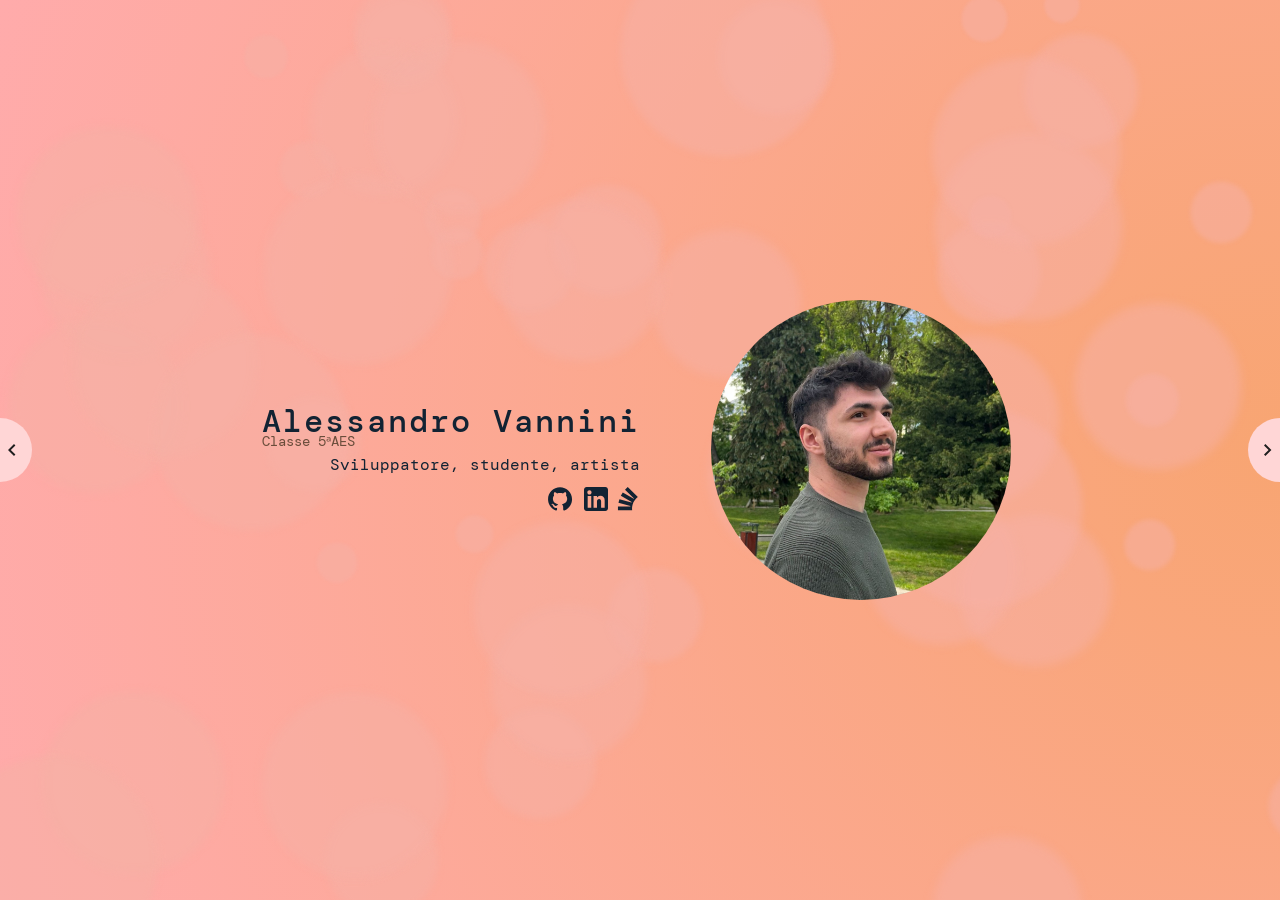
==== index.html @ bd86166f "Add files via upload" ====
<!DOCTYPE html>
<html lang="it">
<head>
    <meta charset="UTF-8">
    <meta name="viewport" content="width=device-width, initial-scale=1" />

    <!-- Fonts -->
    <link rel="preconnect" href="https://fonts.googleapis.com">
    <link rel="preconnect" href="https://fonts.gstatic.com" crossorigin>
    <link href="https://fonts.googleapis.com/css2?family=DM+Mono:ital,wght@0,300;0,400;0,500;1,300;1,400;1,500&display=swap" rel="stylesheet">

    <title>Alessandro Vannini</title>

    <link rel="stylesheet" href="slides/slide-1.css">
    <link rel="stylesheet" href="slides/slide-2.css">
    <link rel="stylesheet" href="slides/slide-3.css">
    <link rel="stylesheet" href="index.css">
</head>
<body>

<canvas></canvas>
<div id="slide"></div>

<button id="prev" class="action">
    <svg xmlns="http://www.w3.org/2000/svg" height="24px" viewBox="0 -960 960 960" width="24px" fill="#1f1f1f"><path d="M560-240 320-480l240-240 56 56-184 184 184 184-56 56Z"/></svg>
</button>
<button id="next" class="action">
    <svg xmlns="http://www.w3.org/2000/svg" height="24px" viewBox="0 -960 960 960" width="24px" fill="#1f1f1f"><path d="M504-480 320-664l56-56 240 240-240 240-56-56 184-184Z"/></svg>
</button>

<script src="dust.js"></script>
<script src="index.js"></script>
</body>
</html>
---- slides/slide-1.css ----
div#slide[data-index="1"] {
    display: grid;
    grid-template-columns: 1.25fr 1fr;
    grid-template-rows: repeat(2, 1fr);

    img {
        grid-column: 2;
        grid-row: 1 / -1;
        width: 300px;
        aspect-ratio: 1 / 1;
        border-radius: 50%;
        align-self: center;
        justify-self: flex-start;
        object-position: center;
        object-fit: cover;
    }

    ul {
        display: flex;
        align-items: center;
        justify-content: flex-end;
        gap: 0.5rem;
        margin-top: 0.5rem;
    }
    li {
        list-style: none;
    }

    a > svg {
        height: 1.5rem;
        width: 1.5rem;
    }

    a#github > svg {
        height: 2rem;
        width: 2rem;
    }

    div.infobox {
        margin-right: 10%;
        justify-self: flex-end;

        &.r1 { align-self: flex-end;  }
        &.r2 {
            align-self: flex-start;
            margin-top: 0.25rem;
        }
    }

    p.subtitle {
        color: var(--text-color-secondary);
        font-size: 0.85rem;
    }

    @media screen and (max-width: 900px) {
        grid-template-columns: 1fr;
        grid-template-rows: 1.5fr auto 1fr;

        img {
            grid-column: 1;
            grid-row: 1;
            align-self: flex-end;
            margin-bottom: 2rem;
        }

        div.infobox {
            margin: 0;
        }

        div.infobox, img {
            justify-self: center;
        }

        ul {
            justify-content: center;
        }
    }

    @media screen and (max-width: 400px) {
        h1, p {
            text-align: center;
        }
    }
}
---- slides/slide-2.css ----
div#slide[data-index="2"] {
    display: grid;
    grid-template-columns: 1.5fr 1fr;
    grid-template-rows: repeat(2, 1fr);

    & > :first-child {
        align-self: flex-end;
    }
    & > div.infobox {
        margin-left: 20%;
    }

    & > div#placeholder-column {
        grid-column: 2;
        grid-row: 1 / -1;
    }

    @media screen and (max-width: 900px) {
        grid-template-rows: repeat(3, 1fr);

        & > div#placeholder-column {
            grid-column: 1;
            grid-row: 3;
        }

        & > div.infobox {
            grid-column: 1 / -1;
            grid-row: 2;
            justify-self: center;
            align-self: center;
            margin: 0 5rem;
        }
    }

    @media screen and (max-width: 600px) {
        & > div.infobox {
            margin: 0 2rem;
        }
    }
}
---- slides/slide-3.css ----
div#slide[data-index="3"] {
    display: grid;
    grid-template-columns: 1.5fr 1fr;
    grid-template-rows: repeat(2, 1fr);

    h1 {
        margin-bottom: 2em;
    }

    & > :first-child {
        align-self: flex-end;
        margin-bottom: 1em;
    }

    & > div.infobox {
        margin-left: 20%;
        grid-column: 1;
    }

    & > div#placeholder-column {
        grid-column: 2;
        grid-row: 1 / -1;
    }

    @media screen and (max-width: 1000px) {
        grid-template-columns: 1fr;

        & > div.infobox {
            margin: 0 20%;
        }

        h1 {
            margin-bottom: 1em;
        }
    }

    @media screen and (max-width: 650px) {
        display: flex;
        flex-direction: column;
        justify-content: center;

        & > div.infobox {
            margin: 0 10%;
        }
    }
}
---- index.css ----
:root {
    --background: radial-gradient(circle at right, #f8a572, #ffabab);
    /*--background: radial-gradient(circle at right, #e19668, #f6a7a7);*/
    --text-color: #122333;
    --text-color-secondary: #6a4d3b;
    --button-color: #ffd6d6;
    --dust-color: rgb(246 177 165 / 0.52);
    --keyword-gradient: linear-gradient(to right, lch(34% 60 19), lch(34% 80 309));
}

* {
    box-sizing: border-box;
    margin: 0;
    padding: 0;
}

canvas {
    position: absolute;
    inset: 0;
    z-index: -1;
}

html {
    font-family: "DM Mono", monospace;
    color: var(--text-color);
    overflow: hidden;
}

h1 {
    font-weight: 500;
    letter-spacing: 2px;
    line-height: 1.5rem;
}

p {
    font-weight: 400;
}

div#slide {
    position: relative;
    width: 100vw;
    height: 100vh;
}

div#slide:before {
    content: "";
    position: absolute;
    inset: 0;
    background: var(--background);
    z-index: -2;
}

span.keyword {
    background: var(--keyword-gradient);
    font-weight: 500;
    -webkit-background-clip: text;
    -webkit-text-fill-color: transparent;
}

button.action {
    position: absolute;
    z-index: 1;
    top: 50%;
    background: var(--button-color);
    border: none;
    display: inline-flex;

    align-items: center;
    width: 4rem;
    height: 4rem;
    padding: 0.5rem;
    border-radius: 50%;

    &#prev {
        left: 0;
        transform: translate(-50%, -50%);
        justify-content: flex-end;
    }
    &#next {
        right: 0;
        transform: translate(50%, -50%);
        justify-content: flex-start;
    }
}
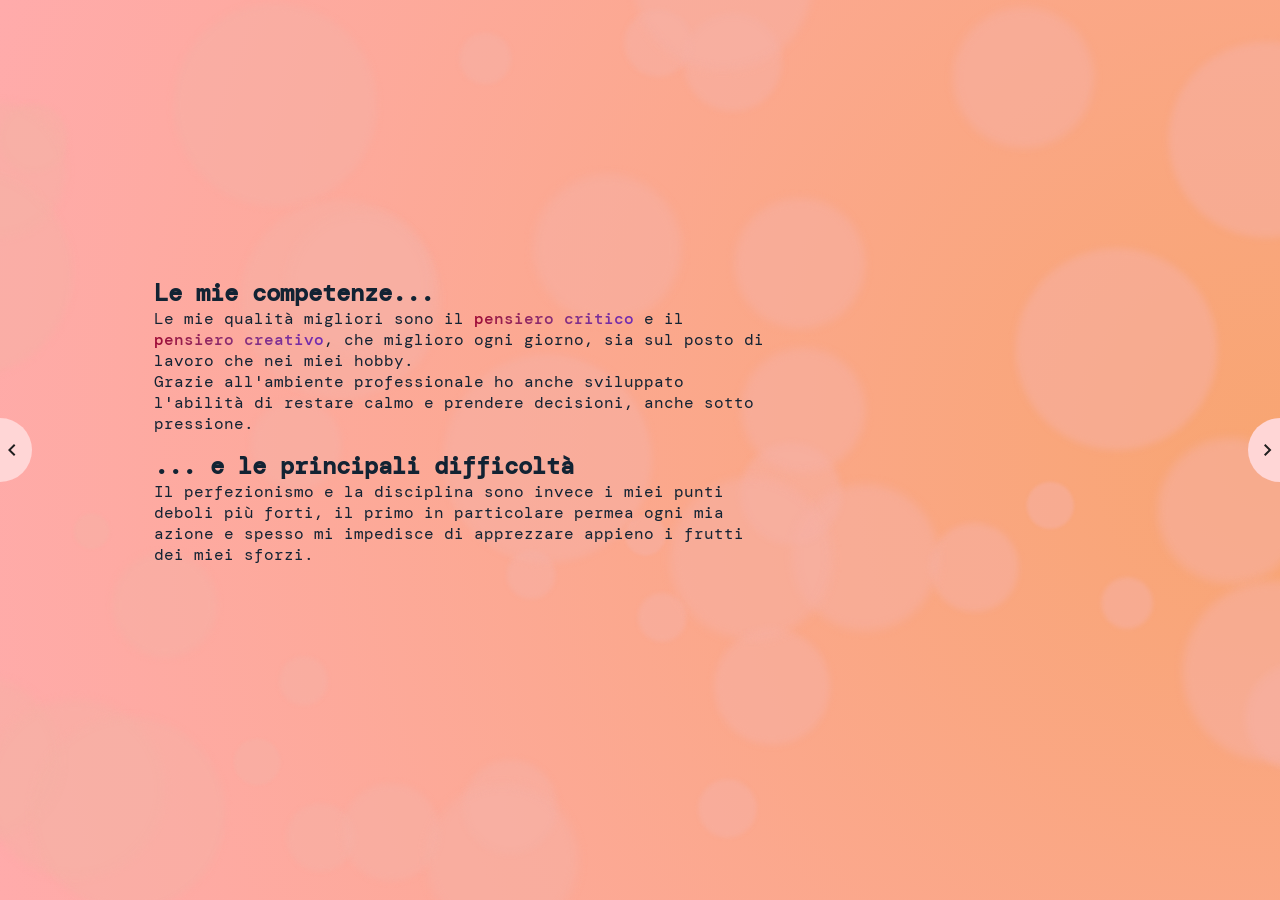
==== commit e9a1c37a: "slide 4" ====
--- a/index.html
+++ b/index.html
@@ -14,6 +14,7 @@
     <link rel="stylesheet" href="slides/slide-1.css">
     <link rel="stylesheet" href="slides/slide-2.css">
     <link rel="stylesheet" href="slides/slide-3.css">
+    <link rel="stylesheet" href="slides/slide-4.css">
     <link rel="stylesheet" href="index.css">
 </head>
 <body>
--- a/slides/slide-4.css
+++ b/slides/slide-4.css
@@ -0,0 +1,46 @@
+div#slide[data-index="4"] {
+    display: grid;
+    grid-template-columns: 1.5fr 1fr;
+    grid-template-rows: repeat(2, 1fr);
+
+    h1 {
+        margin-bottom: 2em;
+    }
+
+    & > :first-child {
+        align-self: flex-end;
+        margin-bottom: 1em;
+    }
+
+    & > div.infobox {
+        margin-left: 20%;
+        grid-column: 1;
+    }
+
+    & > div#placeholder-column {
+        grid-column: 2;
+        grid-row: 1 / -1;
+    }
+
+    @media screen and (max-width: 1000px) {
+        grid-template-columns: 1fr;
+
+        & > div.infobox {
+            margin: 0 20%;
+        }
+
+        h1 {
+            margin-bottom: 1em;
+        }
+    }
+
+    @media screen and (max-width: 650px) {
+        display: flex;
+        flex-direction: column;
+        justify-content: center;
+
+        & > div.infobox {
+            margin: 0 10%;
+        }
+    }
+}
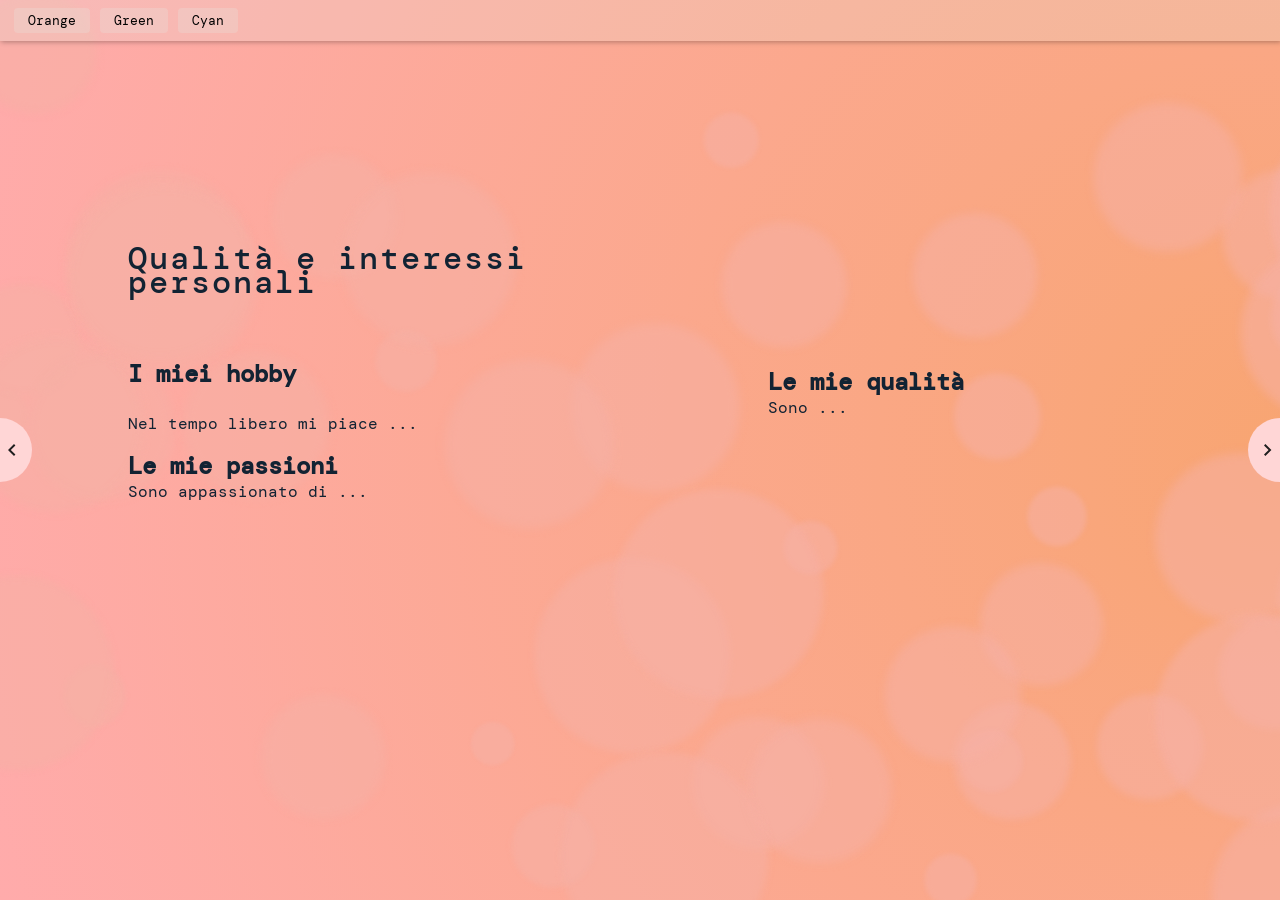
==== commit 9ea7094c: "fix layout aggiunti colori diversi per testare diverse opzioni" ====
--- a/index.html
+++ b/index.html
@@ -15,6 +15,7 @@
     <link rel="stylesheet" href="slides/slide-2.css">
     <link rel="stylesheet" href="slides/slide-3.css">
     <link rel="stylesheet" href="slides/slide-4.css">
+    <link rel="stylesheet" href="slides/slide-5.css">
     <link rel="stylesheet" href="index.css">
 </head>
 <body>
@@ -29,6 +30,18 @@
     <svg xmlns="http://www.w3.org/2000/svg" height="24px" viewBox="0 -960 960 960" width="24px" fill="#1f1f1f"><path d="M504-480 320-664l56-56 240 240-240 240-56-56 184-184Z"/></svg>
 </button>
 
+<div class="debug action">
+    <button id="orange">
+        Orange
+    </button>
+    <button id="green">
+        Green
+    </button>
+    <button id="cyan">
+        Cyan
+    </button>
+</div>
+
 <script src="dust.js"></script>
 <script src="index.js"></script>
 </body>
--- a/slides/slide-2.css
+++ b/slides/slide-2.css
@@ -16,16 +16,15 @@
     }
 
     @media screen and (max-width: 900px) {
-        grid-template-rows: repeat(3, 1fr);
+        grid-template-rows: repeat(1, 1fr);
 
         & > div#placeholder-column {
-            grid-column: 1;
-            grid-row: 3;
+            display: none;
         }
 
         & > div.infobox {
             grid-column: 1 / -1;
-            grid-row: 2;
+            grid-row: 1;
             justify-self: center;
             align-self: center;
             margin: 0 5rem;
--- a/slides/slide-5.css
+++ b/slides/slide-5.css
@@ -0,0 +1,45 @@
+div#slide[data-index="5"] {
+    display: grid;
+    grid-template-columns: 1fr 1fr;
+    grid-template-rows: repeat(2, 1fr);
+
+    h1 {
+        margin-bottom: 2em;
+    }
+
+    & > :first-child, :nth-child(2) {
+        align-self: flex-end;
+        margin-bottom: 1em;
+    }
+
+    & > div.infobox {
+        margin-left: 20%;
+    }
+
+    & > div#placeholder-column {
+        grid-column: 2;
+        grid-row: 1 / -1;
+    }
+
+    @media screen and (max-width: 1000px) {
+        grid-template-columns: 1fr;
+
+        & > div.infobox {
+            margin: 0 20%;
+        }
+
+        h1 {
+            margin-bottom: 1em;
+        }
+    }
+
+    @media screen and (max-width: 650px) {
+        display: flex;
+        flex-direction: column;
+        justify-content: center;
+
+        & > div.infobox {
+            margin: 0 10%;
+        }
+    }
+}
--- a/index.css
+++ b/index.css
@@ -1,6 +1,5 @@
-:root {
-    --background: radial-gradient(circle at right, #f8a572, #ffabab);
-    /*--background: radial-gradient(circle at right, #e19668, #f6a7a7);*/
+html {
+    --background: radial-gradient(circle at right, lch(75.38 48.28 54.85), lch(78.41 34.41 22.79));
     --text-color: #122333;
     --text-color-secondary: #6a4d3b;
     --button-color: #ffd6d6;
@@ -8,10 +7,29 @@
     --keyword-gradient: linear-gradient(to right, lch(34% 60 19), lch(34% 80 309));
 }
 
+html.green {
+    --background: radial-gradient(circle at right, lch(76.39% 80.18 132.97), lch(92.09% 50.23 136.6));
+    --text-color: #122333;
+    --text-color-secondary: #6a4d3b;
+    --button-color: #d6ffe0;
+    --dust-color: rgb(143 241 128 / 0.36);
+    --keyword-gradient: linear-gradient(to right, lch(36.88% 54.87 133.56), lch(31.16% 44.57 124.57));
+}
+
+html.cyan {
+    --background: radial-gradient(circle at right, lch(74.33% 38.06 249.76), lch(94.22% 29.72 177.95));
+    --text-color: #122333;
+    --text-color-secondary: #7c5c27;
+    --button-color: #d6fff9;
+    --dust-color: rgb(150 251 233 / 0.33);
+    --keyword-gradient: linear-gradient(to right, lch(28.21% 117 302.22), lch(37.76% 113.51 308.3));
+}
+
 * {
     box-sizing: border-box;
     margin: 0;
     padding: 0;
+    font-family: "DM Mono", monospace;
 }
 
 canvas {
@@ -21,7 +39,6 @@
 }
 
 html {
-    font-family: "DM Mono", monospace;
     color: var(--text-color);
     overflow: hidden;
 }
@@ -36,18 +53,14 @@
     font-weight: 400;
 }
 
+body {
+    background: var(--background);
+}
+
 div#slide {
     position: relative;
     width: 100vw;
     height: 100vh;
-}
-
-div#slide:before {
-    content: "";
-    position: absolute;
-    inset: 0;
-    background: var(--background);
-    z-index: -2;
 }
 
 span.keyword {
@@ -81,4 +94,48 @@
         transform: translate(50%, -50%);
         justify-content: flex-start;
     }
+}
+
+@media screen and (max-width: 800px) {
+    body {
+        display: grid;
+        grid-template-rows: 1fr auto;
+        grid-template-columns: 1fr 1fr;
+        height: 100vh;
+    }
+
+    div#slide {
+        grid-column: 1 / -1;
+        height: 100%;
+    }
+
+    button.action {
+        position: initial;
+        align-self: center;
+        justify-self: center;
+        transform: none !important;
+        justify-content: center !important;
+        margin: 0.5rem 10%;
+
+        &#prev { justify-self: flex-start; }
+        &#next { justify-self: flex-end; }
+    }
+}
+
+div.debug.action {
+    position: absolute;
+    inset: 0 0 auto 0;
+    align-items: center;
+    justify-content: center;
+    padding: 0.5rem 0.875rem;
+    box-shadow: 1px 1px 5px rgba(0, 0, 0, 0.3);
+    background: rgb(218 248 242 / 0.18);
+    gap: 2rem;
+
+    & > button {
+        background: rgb(218 248 242 / 0.18);
+        padding: 0.25rem 0.875rem;
+        border: 1px solid color-mix(var(--text-color) 40%, transparent 60%);
+        border-radius: 4px;
+    }
 }
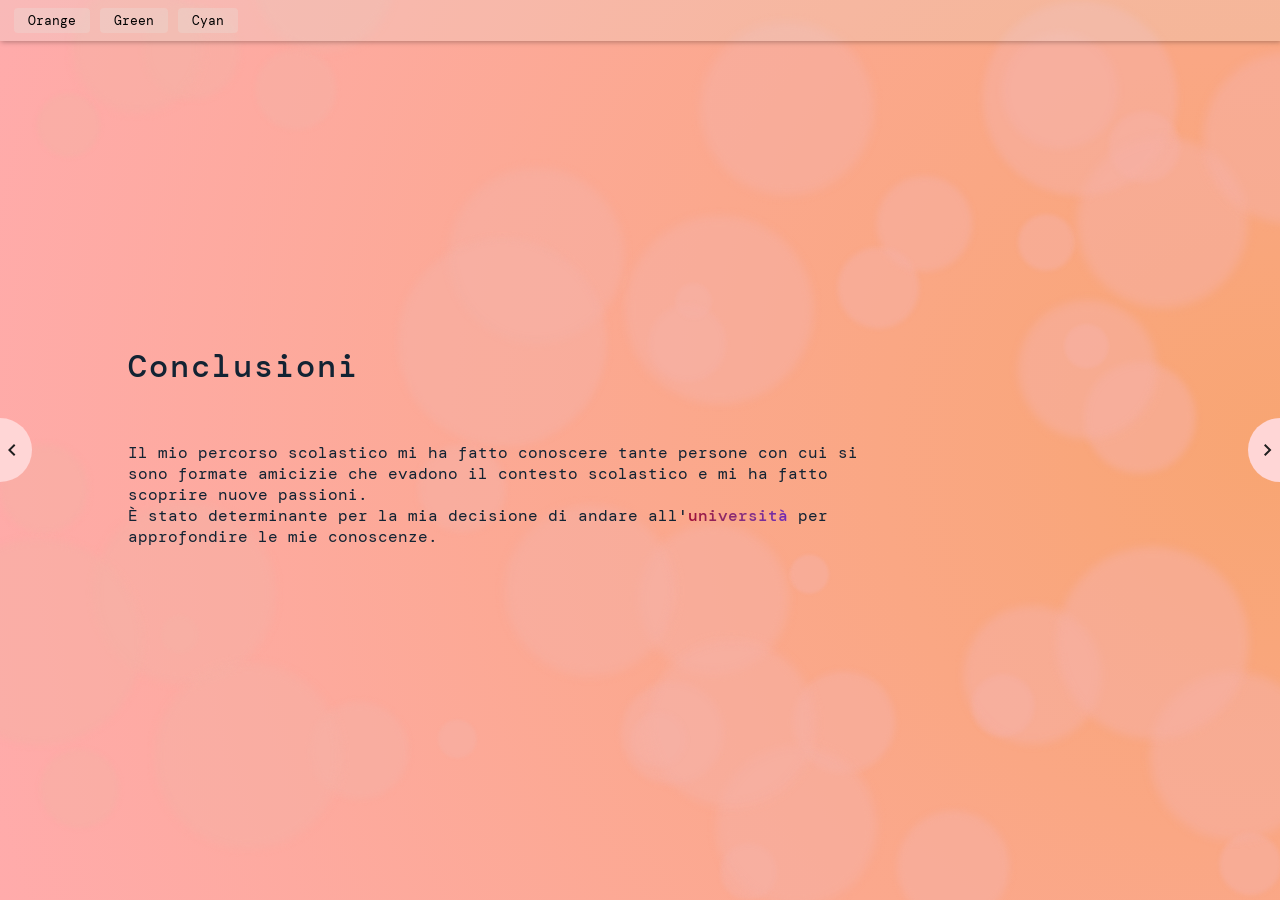
==== commit 28f0941a: "conclusioni" ====
--- a/index.html
+++ b/index.html
@@ -16,6 +16,7 @@
     <link rel="stylesheet" href="slides/slide-3.css">
     <link rel="stylesheet" href="slides/slide-4.css">
     <link rel="stylesheet" href="slides/slide-5.css">
+    <link rel="stylesheet" href="slides/slide-6.css">
     <link rel="stylesheet" href="index.css">
 </head>
 <body>
--- a/slides/slide-1.css
+++ b/slides/slide-1.css
@@ -47,11 +47,6 @@
         }
     }
 
-    p.subtitle {
-        color: var(--text-color-secondary);
-        font-size: 0.85rem;
-    }
-
     @media screen and (max-width: 900px) {
         grid-template-columns: 1fr;
         grid-template-rows: 1.5fr auto 1fr;
--- a/slides/slide-5.css
+++ b/slides/slide-5.css
@@ -1,7 +1,7 @@
 div#slide[data-index="5"] {
     display: grid;
     grid-template-columns: 1fr 1fr;
-    grid-template-rows: repeat(2, 1fr);
+    grid-template-rows: 1fr auto 1fr;
 
     h1 {
         margin-bottom: 2em;
@@ -9,31 +9,33 @@
 
     & > :first-child, :nth-child(2) {
         align-self: flex-end;
+    }
+
+    & > :first-child {
         margin-bottom: 1em;
+    }
+
+    & > :last-child {
+        grid-column: 1;
+        grid-row: 3;
     }
 
     & > div.infobox {
         margin-left: 20%;
     }
 
-    & > div#placeholder-column {
+    & > :nth-child(2) {
+        margin-left: 10% !important;
+        margin-right: 20%;
         grid-column: 2;
-        grid-row: 1 / -1;
+        grid-row: 2;
+    }
+
+    p.subtitle {
+        text-align: end;
     }
 
     @media screen and (max-width: 1000px) {
-        grid-template-columns: 1fr;
-
-        & > div.infobox {
-            margin: 0 20%;
-        }
-
-        h1 {
-            margin-bottom: 1em;
-        }
-    }
-
-    @media screen and (max-width: 650px) {
         display: flex;
         flex-direction: column;
         justify-content: center;
@@ -41,5 +43,9 @@
         & > div.infobox {
             margin: 0 10%;
         }
+
+        h1 {
+            margin-bottom: 1em;
+        }
     }
 }
--- a/slides/slide-6.css
+++ b/slides/slide-6.css
@@ -0,0 +1,21 @@
+div#slide[data-index="6"] {
+    display: flex;
+    flex-direction: column;
+    justify-content: center;
+
+    h1 {
+        margin-bottom: 2em;
+    }
+
+    div.infobox {
+        margin-left: 10%;
+        max-width: 60%;
+    }
+
+    @media screen and (max-width: 1000px) {
+        div.infobox {
+            max-width: unset;
+            margin: 0 10%;
+        }
+    }
+}
--- a/index.css
+++ b/index.css
@@ -40,7 +40,8 @@
 
 html {
     color: var(--text-color);
-    overflow: hidden;
+    overflow-x: hidden;
+    overflow-y: scroll;
 }
 
 h1 {
@@ -138,4 +139,9 @@
         border: 1px solid color-mix(var(--text-color) 40%, transparent 60%);
         border-radius: 4px;
     }
+}
+
+p.subtitle {
+    color: var(--text-color-secondary);
+    font-size: 0.85rem;
 }
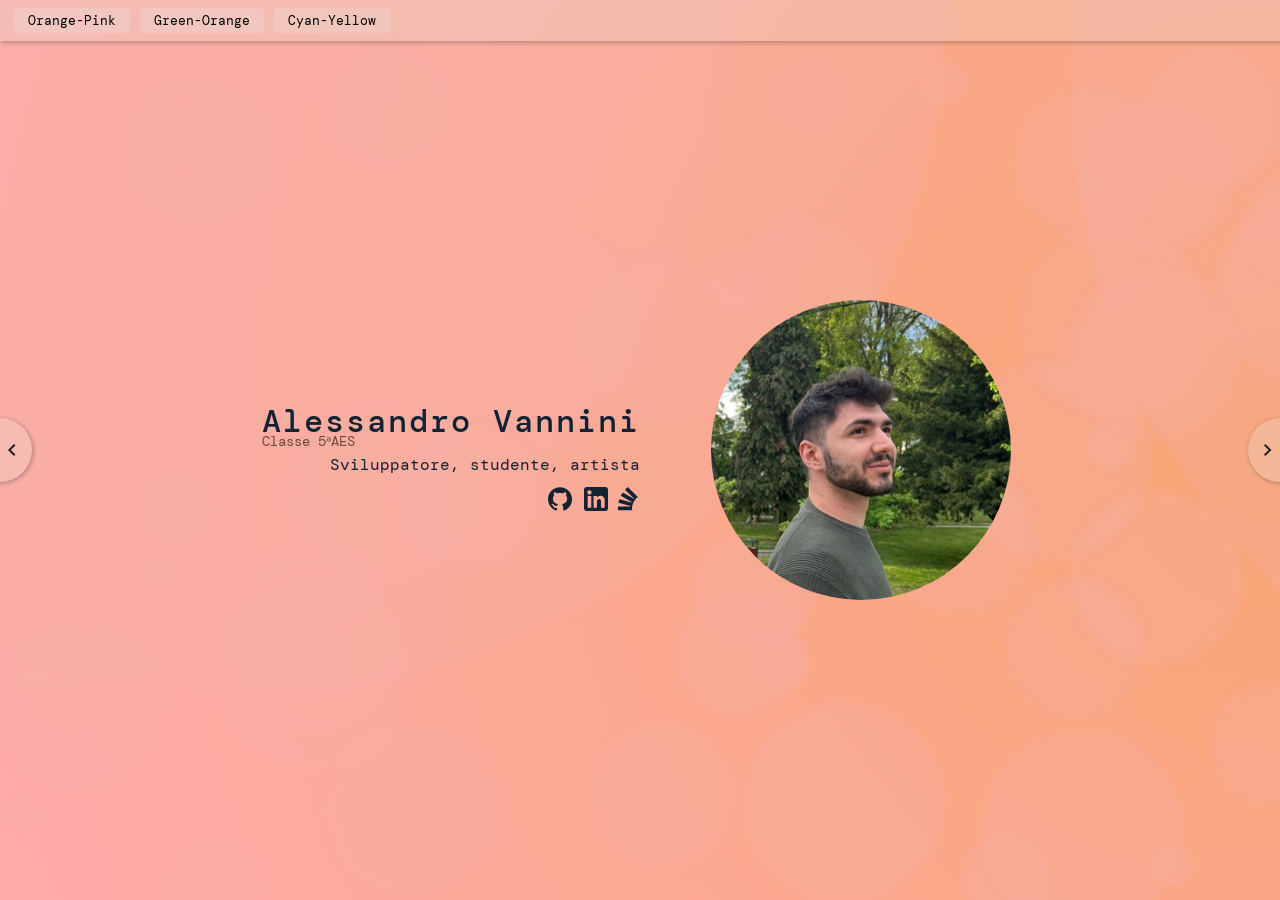
==== commit b2b1bea0: "colori" ====
--- a/index.html
+++ b/index.html
@@ -33,13 +33,13 @@
 
 <div class="debug action">
     <button id="orange">
-        Orange
+        Orange-Pink
     </button>
     <button id="green">
-        Green
+        Green-Orange
     </button>
     <button id="cyan">
-        Cyan
+        Cyan-Yellow
     </button>
 </div>
 
--- a/slides/slide-1.css
+++ b/slides/slide-1.css
@@ -49,7 +49,7 @@
 
     @media screen and (max-width: 900px) {
         grid-template-columns: 1fr;
-        grid-template-rows: 1.5fr auto 1fr;
+        grid-template-rows: 2fr auto 1fr;
 
         img {
             grid-column: 1;
--- a/slides/slide-2.css
+++ b/slides/slide-2.css
@@ -10,13 +10,20 @@
         margin-left: 20%;
     }
 
+    h1 {
+        margin-bottom: 2em;
+    }
+
     & > div#placeholder-column {
         grid-column: 2;
         grid-row: 1 / -1;
     }
 
     @media screen and (max-width: 900px) {
-        grid-template-rows: repeat(1, 1fr);
+        display: flex;
+        flex-direction: column;
+        padding-top: 4rem;
+        gap: 1rem;
 
         & > div#placeholder-column {
             display: none;
@@ -29,6 +36,10 @@
             align-self: center;
             margin: 0 5rem;
         }
+
+        h1 {
+            margin-bottom: 1em;
+        }
     }
 
     @media screen and (max-width: 600px) {
--- a/slides/slide-3.css
+++ b/slides/slide-3.css
@@ -23,7 +23,11 @@
     }
 
     @media screen and (max-width: 1000px) {
-        grid-template-columns: 1fr;
+        display: flex;
+        flex-direction: column;
+        padding-top: 4rem;
+        padding-bottom: 2rem;
+        gap: 1rem;
 
         & > div.infobox {
             margin: 0 20%;
@@ -35,10 +39,6 @@
     }
 
     @media screen and (max-width: 650px) {
-        display: flex;
-        flex-direction: column;
-        justify-content: center;
-
         & > div.infobox {
             margin: 0 10%;
         }
--- a/slides/slide-4.css
+++ b/slides/slide-4.css
@@ -23,7 +23,10 @@
     }
 
     @media screen and (max-width: 1000px) {
-        grid-template-columns: 1fr;
+        display: flex;
+        flex-direction: column;
+        padding-top: 4rem;
+        gap: 1rem;
 
         & > div.infobox {
             margin: 0 20%;
@@ -35,9 +38,6 @@
     }
 
     @media screen and (max-width: 650px) {
-        display: flex;
-        flex-direction: column;
-        justify-content: center;
 
         & > div.infobox {
             margin: 0 10%;
--- a/slides/slide-5.css
+++ b/slides/slide-5.css
@@ -2,6 +2,7 @@
     display: grid;
     grid-template-columns: 1fr 1fr;
     grid-template-rows: 1fr auto 1fr;
+
 
     h1 {
         margin-bottom: 2em;
@@ -38,7 +39,10 @@
     @media screen and (max-width: 1000px) {
         display: flex;
         flex-direction: column;
-        justify-content: center;
+        justify-content: flex-start;
+        padding-top: 4rem;
+        padding-bottom: 2rem;
+        gap: 1rem;
 
         & > div.infobox {
             margin: 0 10%;
--- a/index.css
+++ b/index.css
@@ -2,27 +2,38 @@
     --background: radial-gradient(circle at right, lch(75.38 48.28 54.85), lch(78.41 34.41 22.79));
     --text-color: #122333;
     --text-color-secondary: #6a4d3b;
-    --button-color: #ffd6d6;
-    --dust-color: rgb(246 177 165 / 0.52);
-    --keyword-gradient: linear-gradient(to right, lch(34% 60 19), lch(34% 80 309));
+    --dust-color: rgb(246 177 165 / 0.3);
+    --keyword-gradient: linear-gradient(to right, lch(24% 60 19), lch(24% 80 309));
 }
 
 html.green {
-    --background: radial-gradient(circle at right, lch(76.39% 80.18 132.97), lch(92.09% 50.23 136.6));
+    --background: radial-gradient(circle at right, lch(76.39% 80.18 132.97), lch(85.94% 44.65 79.26));
     --text-color: #122333;
     --text-color-secondary: #6a4d3b;
-    --button-color: #d6ffe0;
-    --dust-color: rgb(143 241 128 / 0.36);
-    --keyword-gradient: linear-gradient(to right, lch(36.88% 54.87 133.56), lch(31.16% 44.57 124.57));
+    --dust-color: rgb(226 255 140 / 0.2);
+    --keyword-gradient: linear-gradient(to right, lch(39.69% 101.07 314.99), lch(25.96% 112.6 302.77));
 }
 
 html.cyan {
-    --background: radial-gradient(circle at right, lch(74.33% 38.06 249.76), lch(94.22% 29.72 177.95));
+    --background: radial-gradient(circle at right, lch(74.33% 38.06 249.76), lch(95.63% 43.08 124));
     --text-color: #122333;
     --text-color-secondary: #7c5c27;
-    --button-color: #d6fff9;
-    --dust-color: rgb(150 251 233 / 0.33);
+    --dust-color: rgb(176 255 198 / 0.2);
     --keyword-gradient: linear-gradient(to right, lch(28.21% 117 302.22), lch(37.76% 113.51 308.3));
+}
+
+@media screen and (max-width: 1000px) {
+    html {
+        --background: radial-gradient(circle at bottom right, lch(75.38 48.28 54.85), lch(78.41 34.41 22.79));
+    }
+
+    html.green {
+        --background: radial-gradient(circle at bottom right, lch(76.39% 80.18 132.97), lch(85.94% 44.65 79.26));
+    }
+
+    html.cyan {
+        --background: radial-gradient(circle at bottom right, lch(74.33% 38.06 249.76), lch(95.63% 43.08 124));
+    }
 }
 
 * {
@@ -75,7 +86,8 @@
     position: absolute;
     z-index: 1;
     top: 50%;
-    background: var(--button-color);
+    box-shadow: 1px 1px 5px rgba(0, 0, 0, 0.3);
+    background: rgb(218 248 242 / 0.18);
     border: none;
     display: inline-flex;
 
@@ -94,32 +106,6 @@
         right: 0;
         transform: translate(50%, -50%);
         justify-content: flex-start;
-    }
-}
-
-@media screen and (max-width: 800px) {
-    body {
-        display: grid;
-        grid-template-rows: 1fr auto;
-        grid-template-columns: 1fr 1fr;
-        height: 100vh;
-    }
-
-    div#slide {
-        grid-column: 1 / -1;
-        height: 100%;
-    }
-
-    button.action {
-        position: initial;
-        align-self: center;
-        justify-self: center;
-        transform: none !important;
-        justify-content: center !important;
-        margin: 0.5rem 10%;
-
-        &#prev { justify-self: flex-start; }
-        &#next { justify-self: flex-end; }
     }
 }
 
@@ -144,4 +130,42 @@
 p.subtitle {
     color: var(--text-color-secondary);
     font-size: 0.85rem;
+}
+
+@media screen and (max-width: 800px) {
+    body {
+        display: grid;
+        grid-template-rows: 1fr auto auto;
+        grid-template-columns: 1fr 1fr;
+        height: 100vh;
+    }
+
+    h1 {
+        line-height: 2rem;
+    }
+
+    div#slide {
+        grid-column: 1 / -1;
+        height: 100%;
+        overflow-x: hidden;
+        overflow-y: scroll;
+    }
+
+    button.action {
+        position: initial;
+        align-self: center;
+        justify-self: center;
+        transform: none !important;
+        justify-content: center !important;
+        margin: 0.5rem 10%;
+
+        &#prev { justify-self: flex-start; }
+        &#next { justify-self: flex-end; }
+    }
+
+    div.debug.action {
+        position: relative;
+        grid-row: 3;
+        grid-column: 1 / -1;
+    }
 }
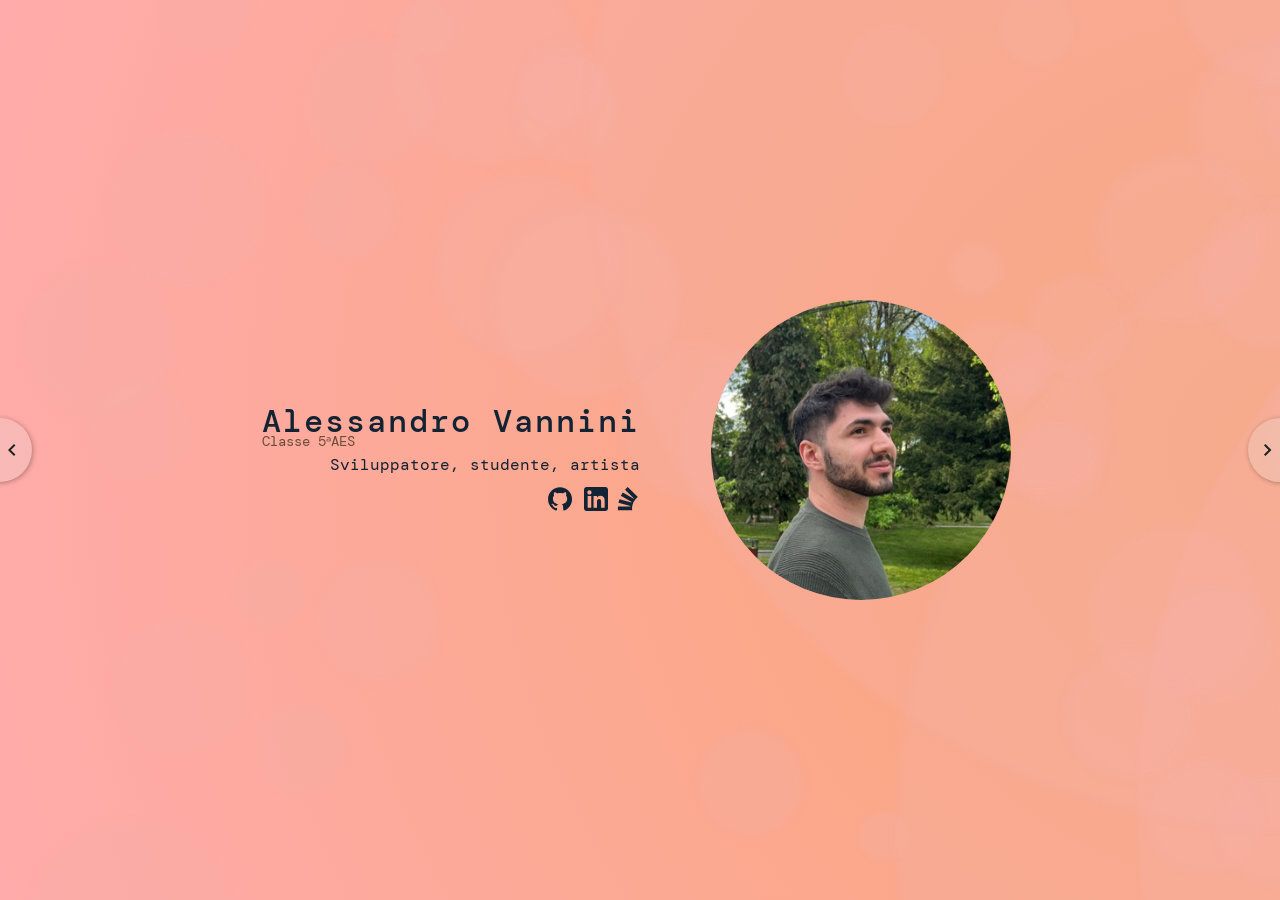
==== commit a456fc9c: "rimossi controlli di debug" ====
--- a/index.html
+++ b/index.html
@@ -31,18 +31,6 @@
     <svg xmlns="http://www.w3.org/2000/svg" height="24px" viewBox="0 -960 960 960" width="24px" fill="#1f1f1f"><path d="M504-480 320-664l56-56 240 240-240 240-56-56 184-184Z"/></svg>
 </button>
 
-<div class="debug action">
-    <button id="orange">
-        Orange-Pink
-    </button>
-    <button id="green">
-        Green-Orange
-    </button>
-    <button id="cyan">
-        Cyan-Yellow
-    </button>
-</div>
-
 <script src="dust.js"></script>
 <script src="index.js"></script>
 </body>
--- a/slides/slide-3.css
+++ b/slides/slide-3.css
@@ -30,17 +30,11 @@
         gap: 1rem;
 
         & > div.infobox {
-            margin: 0 20%;
+            margin: 0 10%;
         }
 
         h1 {
             margin-bottom: 1em;
         }
     }
-
-    @media screen and (max-width: 650px) {
-        & > div.infobox {
-            margin: 0 10%;
-        }
-    }
 }
--- a/slides/slide-4.css
+++ b/slides/slide-4.css
@@ -29,18 +29,11 @@
         gap: 1rem;
 
         & > div.infobox {
-            margin: 0 20%;
+            margin: 0 10%;
         }
 
         h1 {
             margin-bottom: 1em;
         }
     }
-
-    @media screen and (max-width: 650px) {
-
-        & > div.infobox {
-            margin: 0 10%;
-        }
-    }
 }
--- a/slides/slide-6.css
+++ b/slides/slide-6.css
@@ -13,6 +13,9 @@
     }
 
     @media screen and (max-width: 1000px) {
+        justify-content: flex-start;
+        padding-top: 4rem;
+
         div.infobox {
             max-width: unset;
             margin: 0 10%;
--- a/index.css
+++ b/index.css
@@ -109,24 +109,6 @@
     }
 }
 
-div.debug.action {
-    position: absolute;
-    inset: 0 0 auto 0;
-    align-items: center;
-    justify-content: center;
-    padding: 0.5rem 0.875rem;
-    box-shadow: 1px 1px 5px rgba(0, 0, 0, 0.3);
-    background: rgb(218 248 242 / 0.18);
-    gap: 2rem;
-
-    & > button {
-        background: rgb(218 248 242 / 0.18);
-        padding: 0.25rem 0.875rem;
-        border: 1px solid color-mix(var(--text-color) 40%, transparent 60%);
-        border-radius: 4px;
-    }
-}
-
 p.subtitle {
     color: var(--text-color-secondary);
     font-size: 0.85rem;
@@ -162,10 +144,4 @@
         &#prev { justify-self: flex-start; }
         &#next { justify-self: flex-end; }
     }
-
-    div.debug.action {
-        position: relative;
-        grid-row: 3;
-        grid-column: 1 / -1;
-    }
 }
